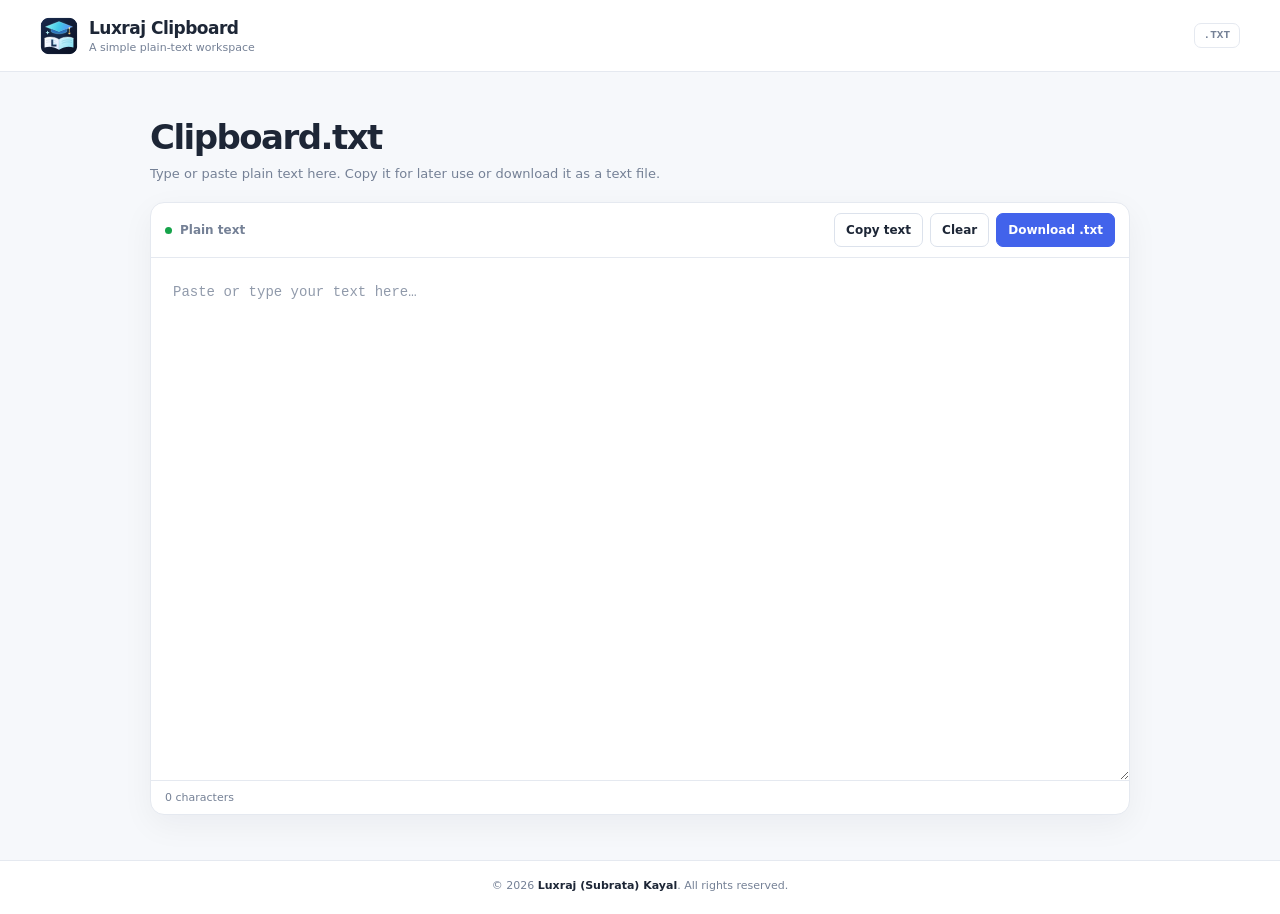
==== site/clipboard.html @ 7a59b9ef "Add Luxraj Clipboard text page" ====
<!doctype html>
<html lang="en">
<head>
  <meta charset="utf-8">
  <meta name="viewport" content="width=device-width, initial-scale=1">
  <meta name="theme-color" content="#ffffff">
  <meta name="description" content="A simple plain-text clipboard by Luxraj Kayal.">
  <link rel="icon" type="image/svg+xml" href="./icons/lux-pdf-viewer-icon.svg">
  <title>Clipboard.txt — Luxraj</title>
  <style>
    :root {
      color-scheme: light;
      font-family: Inter, ui-sans-serif, system-ui, -apple-system, BlinkMacSystemFont, "Segoe UI", sans-serif;
      font-synthesis: none;
      text-rendering: optimizeLegibility;
      -webkit-font-smoothing: antialiased;
      --ink: #1d2636;
      --muted: #758196;
      --line: #e5e9f0;
      --panel: #ffffff;
      --workspace: #f6f8fb;
      --accent: #4263eb;
      --control-bg: #ffffff;
      --control-border: #dce2ec;
    }

    :root[data-theme="dark"] {
      color-scheme: dark;
      --ink: #e8edf5;
      --muted: #a0aabd;
      --line: #303949;
      --panel: #181e29;
      --workspace: #10151e;
      --accent: #a5b4fc;
      --control-bg: #1d2533;
      --control-border: #3a4557;
    }

    * { box-sizing: border-box; }
    html, body { min-width: 320px; min-height: 100%; margin: 0; }
    body { min-height: 100vh; display: flex; flex-direction: column; color: var(--ink); background: var(--workspace); }
    button, a, textarea { font: inherit; }
    .topbar {
      min-height: 72px; display: flex; align-items: center; justify-content: space-between;
      gap: 16px; padding: 12px clamp(16px, 4vw, 40px); border-bottom: 1px solid var(--line);
      background: var(--panel);
    }
    .brand { display: inline-flex; min-width: 0; align-items: center; gap: 11px; color: inherit; text-decoration: none; }
    .brand img { display: block; width: 38px; height: 38px; object-fit: contain; }
    .brand-copy { min-width: 0; }
    .brand-name { display: block; color: var(--ink); font-size: 17px; font-weight: 760; letter-spacing: -.03em; }
    .brand-subtitle { display: block; margin-top: 3px; color: var(--muted); font-size: 11px; }
    .file-type { padding: 6px 9px; border: 1px solid var(--line); border-radius: 7px; color: var(--muted); font: 700 11px/1 ui-monospace, SFMono-Regular, Consolas, monospace; }
    main { width: min(100% - 32px, 980px); flex: 1; margin: 0 auto; padding: clamp(24px, 5vh, 48px) 0; }
    .page-heading { display: flex; align-items: end; justify-content: space-between; gap: 20px; margin-bottom: 18px; }
    h1 { margin: 0; color: var(--ink); font-size: clamp(25px, 4vw, 34px); letter-spacing: -.045em; }
    .subtitle { margin: 7px 0 0; color: var(--muted); font-size: 13px; line-height: 1.55; }
    .editor-card { overflow: hidden; border: 1px solid var(--line); border-radius: 14px; background: var(--panel); box-shadow: 0 10px 32px rgb(15 23 42 / 5%); }
    .editor-toolbar { min-height: 54px; display: flex; align-items: center; justify-content: space-between; gap: 12px; padding: 10px 14px; border-bottom: 1px solid var(--line); }
    .editor-label { display: inline-flex; align-items: center; gap: 8px; color: var(--muted); font-size: 12px; font-weight: 700; }
    .status-dot { width: 7px; height: 7px; border-radius: 50%; background: #16a34a; }
    .actions { display: flex; flex-wrap: wrap; align-items: center; justify-content: flex-end; gap: 7px; }
    .action {
      min-height: 34px; padding: 7px 11px; border: 1px solid var(--control-border); border-radius: 7px;
      color: var(--ink); background: var(--control-bg); cursor: pointer; font-size: 12px; font-weight: 650;
      transition: border-color 140ms ease, background-color 140ms ease;
    }
    .action:hover { border-color: var(--accent); }
    .action-primary { border-color: var(--accent); color: #ffffff; background: #4263eb; }
    .action-primary:hover { border-color: #2f4fd0; background: #2f4fd0; }
    textarea {
      display: block; width: 100%; min-height: min(58vh, 620px); resize: vertical; padding: 22px;
      border: 0; outline: 0; color: var(--ink); background: var(--panel);
      font: 14px/1.8 ui-monospace, SFMono-Regular, Consolas, "Liberation Mono", monospace;
      tab-size: 2; white-space: pre-wrap; overflow-wrap: anywhere;
    }
    textarea::placeholder { color: var(--muted); opacity: .8; }
    .editor-footer { display: flex; align-items: center; justify-content: space-between; gap: 12px; padding: 10px 14px; border-top: 1px solid var(--line); color: var(--muted); font-size: 11px; }
    #status { min-height: 1em; text-align: right; }
    .copyright { padding: 18px 16px 22px; border-top: 1px solid var(--line); color: var(--muted); background: var(--panel); font-size: 11px; text-align: center; }
    .copyright strong { color: var(--ink); font-weight: 650; }
    button:focus-visible, a:focus-visible, textarea:focus-visible { outline: 2px solid var(--accent); outline-offset: 2px; }
    @media (max-width: 560px) {
      .topbar { min-height: 64px; padding: 10px 14px; }
      .brand img { width: 32px; height: 32px; }
      .brand-name { font-size: 15px; }
      main { width: min(100% - 20px, 980px); padding-top: 24px; }
      .page-heading { align-items: flex-start; flex-direction: column; gap: 8px; }
      .editor-toolbar { align-items: flex-start; flex-direction: column; }
      .actions { width: 100%; justify-content: flex-start; }
      textarea { min-height: 55vh; padding: 15px; font-size: 13px; }
      .editor-footer { align-items: flex-start; flex-direction: column; gap: 5px; }
      #status { text-align: left; }
    }
    @media (prefers-reduced-motion: reduce) { *, *::before, *::after { transition-duration: .01ms !important; } }
  </style>
  <script>
    try {
      if (localStorage.getItem("lux-pdf-viewer-theme") === "dark") {
        document.documentElement.setAttribute("data-theme", "dark");
      }
    } catch {}
  </script>
</head>
<body>
  <header class="topbar">
    <a class="brand" href="./" aria-label="Return to Lux PDF Viewer">
      <img src="./icons/lux-pdf-viewer-icon.svg" alt="" width="38" height="38">
      <span class="brand-copy">
        <span class="brand-name">Luxraj Clipboard</span>
        <span class="brand-subtitle">A simple plain-text workspace</span>
      </span>
    </a>
    <span class="file-type">.TXT</span>
  </header>

  <main>
    <div class="page-heading">
      <div>
        <h1>Clipboard.txt</h1>
        <p class="subtitle">Type or paste plain text here. Copy it for later use or download it as a text file.</p>
      </div>
    </div>

    <section class="editor-card" aria-label="Clipboard text editor">
      <div class="editor-toolbar">
        <span class="editor-label"><span class="status-dot" aria-hidden="true"></span>Plain text</span>
        <div class="actions">
          <button id="copy-text" class="action" type="button">Copy text</button>
          <button id="clear-text" class="action" type="button">Clear</button>
          <button id="download-text" class="action action-primary" type="button">Download .txt</button>
        </div>
      </div>
      <textarea id="clipboard-text" spellcheck="false" aria-label="Clipboard text" placeholder="Paste or type your text here…"></textarea>
      <div class="editor-footer">
        <span id="character-count">0 characters</span>
        <span id="status" role="status" aria-live="polite"></span>
      </div>
    </section>
  </main>

  <footer class="copyright">
    © 2026 <strong>Luxraj (Subrata) Kayal</strong>. All rights reserved.
  </footer>

  <script>
    const textArea = document.querySelector("#clipboard-text");
    const status = document.querySelector("#status");
    const characterCount = document.querySelector("#character-count");

    function updateCharacterCount() {
      const count = textArea.value.length;
      characterCount.textContent = count + (count === 1 ? " character" : " characters");
    }

    function setStatus(message) {
      status.textContent = message;
    }

    textArea.addEventListener("input", updateCharacterCount);

    document.querySelector("#copy-text").addEventListener("click", async () => {
      if (!textArea.value) {
        setStatus("Nothing to copy yet.");
        return;
      }
      try {
        await navigator.clipboard.writeText(textArea.value);
        setStatus("Text copied.");
      } catch {
        textArea.focus();
        textArea.select();
        const copied = document.execCommand("copy");
        setStatus(copied ? "Text copied." : "Select the text and copy it manually.");
      }
    });

    document.querySelector("#clear-text").addEventListener("click", () => {
      if (!textArea.value) {
        setStatus("Clipboard is already empty.");
        return;
      }
      textArea.value = "";
      updateCharacterCount();
      setStatus("Text cleared.");
      textArea.focus();
    });

    document.querySelector("#download-text").addEventListener("click", () => {
      const blob = new Blob([textArea.value], { type: "text/plain;charset=utf-8" });
      const url = URL.createObjectURL(blob);
      const downloadLink = document.createElement("a");
      downloadLink.href = url;
      downloadLink.download = "clipboard.txt";
      document.body.append(downloadLink);
      downloadLink.click();
      downloadLink.remove();
      URL.revokeObjectURL(url);
      setStatus("Downloaded clipboard.txt.");
    });
  </script>
</body>
</html>
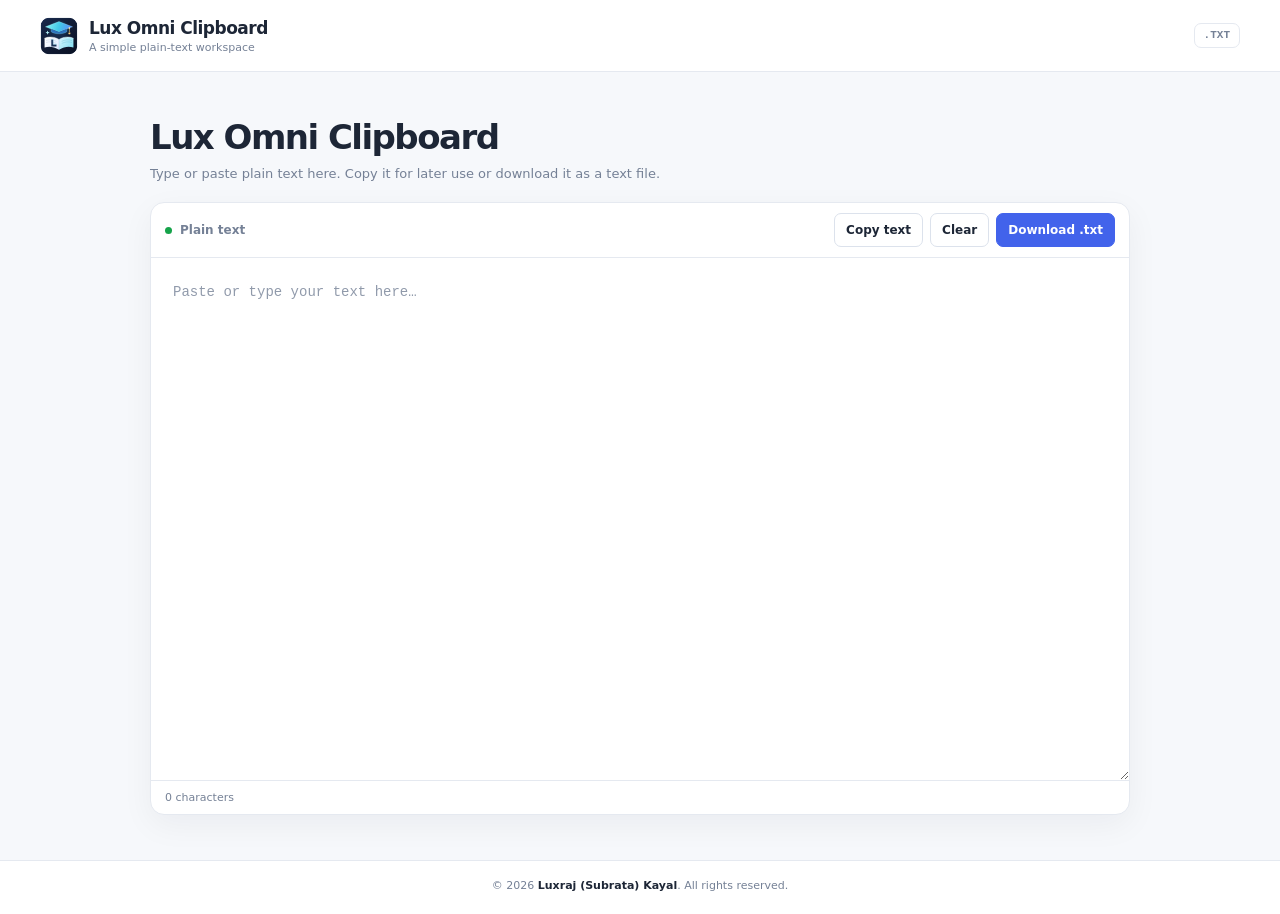
==== commit ba7904b9: "Rename clipboard page to Lux Omni Clipboard" ====
--- a/site/clipboard.html
+++ b/site/clipboard.html
@@ -4,9 +4,9 @@
   <meta charset="utf-8">
   <meta name="viewport" content="width=device-width, initial-scale=1">
   <meta name="theme-color" content="#ffffff">
-  <meta name="description" content="A simple plain-text clipboard by Luxraj Kayal.">
+  <meta name="description" content="Lux Omni Clipboard is a plain-text workspace created by Luxraj Kayal (Subrata Kayal).">
   <link rel="icon" type="image/svg+xml" href="./icons/lux-pdf-viewer-icon.svg">
-  <title>Clipboard.txt — Luxraj</title>
+  <title>Lux Omni Clipboard</title>
   <style>
     :root {
       color-scheme: light;
@@ -104,10 +104,10 @@
 </head>
 <body>
   <header class="topbar">
-    <a class="brand" href="./" aria-label="Return to Lux PDF Viewer">
+    <a class="brand" href="./" aria-label="Return to Lux Omni">
       <img src="./icons/lux-pdf-viewer-icon.svg" alt="" width="38" height="38">
       <span class="brand-copy">
-        <span class="brand-name">Luxraj Clipboard</span>
+        <span class="brand-name">Lux Omni Clipboard</span>
         <span class="brand-subtitle">A simple plain-text workspace</span>
       </span>
     </a>
@@ -117,7 +117,7 @@
   <main>
     <div class="page-heading">
       <div>
-        <h1>Clipboard.txt</h1>
+        <h1>Lux Omni Clipboard</h1>
         <p class="subtitle">Type or paste plain text here. Copy it for later use or download it as a text file.</p>
       </div>
     </div>
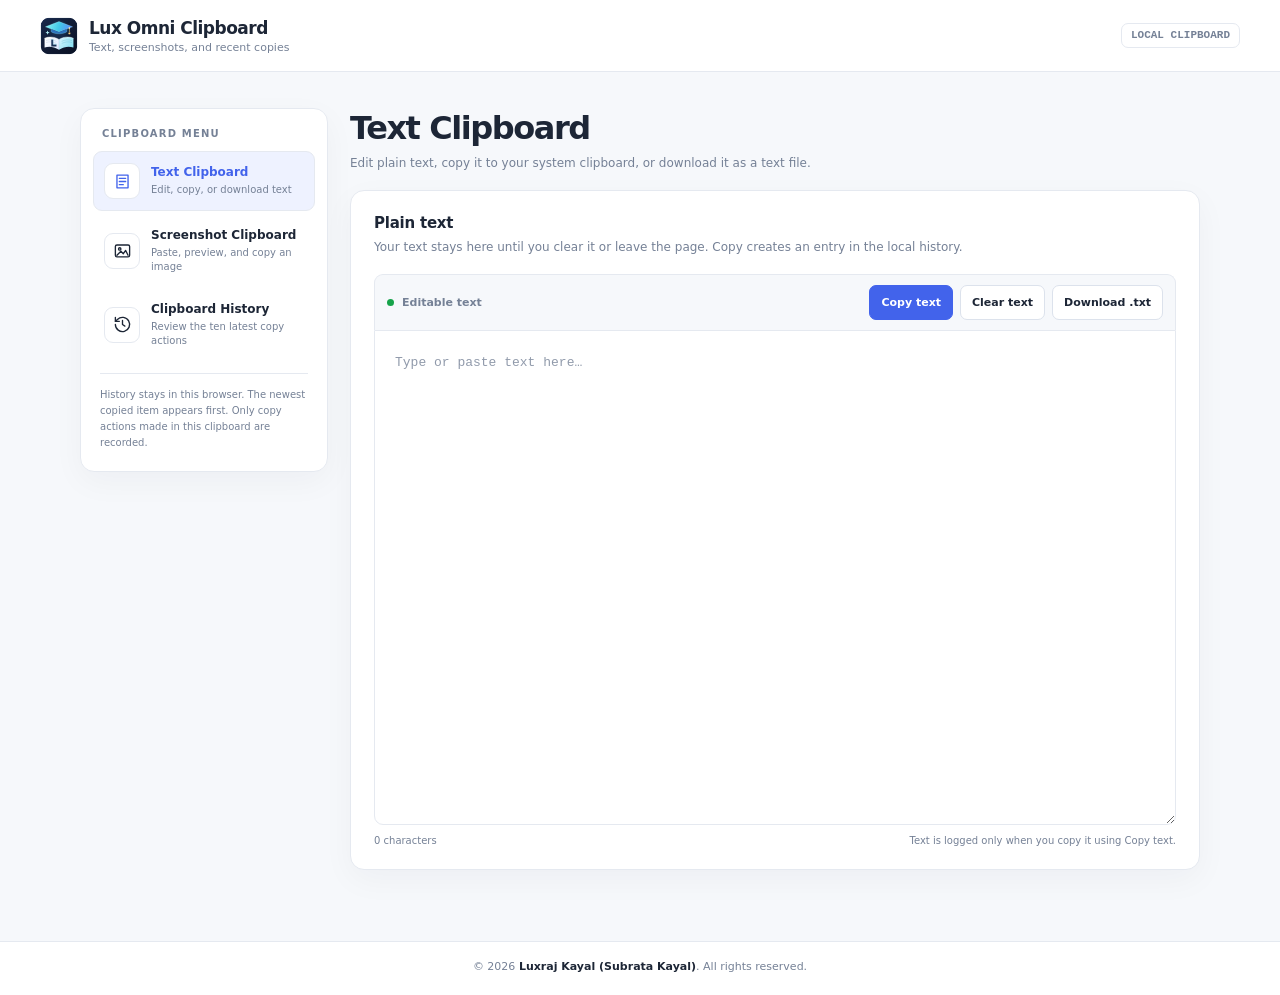
==== commit 622264a6: "Turn Lux Omni Clipboard into text, screenshot, and history menu" ====
--- a/site/clipboard.html
+++ b/site/clipboard.html
@@ -4,7 +4,7 @@
   <meta charset="utf-8">
   <meta name="viewport" content="width=device-width, initial-scale=1">
   <meta name="theme-color" content="#ffffff">
-  <meta name="description" content="Lux Omni Clipboard is a plain-text workspace created by Luxraj Kayal (Subrata Kayal).">
+  <meta name="description" content="Lux Omni Clipboard for text, screenshots, and a local history of the ten most recent copy actions.">
   <link rel="icon" type="image/svg+xml" href="./icons/lux-pdf-viewer-icon.svg">
   <title>Lux Omni Clipboard</title>
   <style>
@@ -20,8 +20,10 @@
       --panel: #ffffff;
       --workspace: #f6f8fb;
       --accent: #4263eb;
+      --accent-soft: #eef2ff;
       --control-bg: #ffffff;
       --control-border: #dce2ec;
+      --danger: #b42318;
     }
 
     :root[data-theme="dark"] {
@@ -32,14 +34,17 @@
       --panel: #181e29;
       --workspace: #10151e;
       --accent: #a5b4fc;
+      --accent-soft: #232c49;
       --control-bg: #1d2533;
       --control-border: #3a4557;
+      --danger: #ff9c95;
     }
 
     * { box-sizing: border-box; }
     html, body { min-width: 320px; min-height: 100%; margin: 0; }
     body { min-height: 100vh; display: flex; flex-direction: column; color: var(--ink); background: var(--workspace); }
-    button, a, textarea { font: inherit; }
+    button, a, textarea, input { font: inherit; }
+    button { color: inherit; }
     .topbar {
       min-height: 72px; display: flex; align-items: center; justify-content: space-between;
       gap: 16px; padding: 12px clamp(16px, 4vw, 40px); border-bottom: 1px solid var(--line);
@@ -51,46 +56,118 @@
     .brand-name { display: block; color: var(--ink); font-size: 17px; font-weight: 760; letter-spacing: -.03em; }
     .brand-subtitle { display: block; margin-top: 3px; color: var(--muted); font-size: 11px; }
     .file-type { padding: 6px 9px; border: 1px solid var(--line); border-radius: 7px; color: var(--muted); font: 700 11px/1 ui-monospace, SFMono-Regular, Consolas, monospace; }
-    main { width: min(100% - 32px, 980px); flex: 1; margin: 0 auto; padding: clamp(24px, 5vh, 48px) 0; }
-    .page-heading { display: flex; align-items: end; justify-content: space-between; gap: 20px; margin-bottom: 18px; }
-    h1 { margin: 0; color: var(--ink); font-size: clamp(25px, 4vw, 34px); letter-spacing: -.045em; }
-    .subtitle { margin: 7px 0 0; color: var(--muted); font-size: 13px; line-height: 1.55; }
-    .editor-card { overflow: hidden; border: 1px solid var(--line); border-radius: 14px; background: var(--panel); box-shadow: 0 10px 32px rgb(15 23 42 / 5%); }
-    .editor-toolbar { min-height: 54px; display: flex; align-items: center; justify-content: space-between; gap: 12px; padding: 10px 14px; border-bottom: 1px solid var(--line); }
-    .editor-label { display: inline-flex; align-items: center; gap: 8px; color: var(--muted); font-size: 12px; font-weight: 700; }
+    .app-shell { width: min(100% - 32px, 1120px); flex: 1; margin: 0 auto; padding: clamp(22px, 4vh, 40px) 0; display: grid; grid-template-columns: 248px minmax(0, 1fr); align-items: start; gap: 22px; }
+    .menu, .panel { border: 1px solid var(--line); border-radius: 14px; background: var(--panel); box-shadow: 0 10px 32px rgb(15 23 42 / 4%); }
+    .menu { padding: 12px; position: sticky; top: 16px; }
+    .menu-heading { margin: 7px 9px 12px; color: var(--muted); font-size: 10px; font-weight: 800; letter-spacing: .12em; }
+    .menu-items { display: grid; gap: 5px; }
+    .menu-item {
+      display: flex; width: 100%; align-items: center; gap: 11px; padding: 11px 10px;
+      border: 1px solid transparent; border-radius: 9px; background: transparent; text-align: left;
+      cursor: pointer; transition: background-color 140ms ease, border-color 140ms ease;
+    }
+    .menu-item:hover { background: var(--workspace); }
+    .menu-item[aria-pressed="true"] { color: var(--accent); border-color: var(--line); background: var(--accent-soft); }
+    .menu-icon { display: grid; width: 36px; height: 36px; flex: 0 0 36px; place-items: center; border: 1px solid var(--line); border-radius: 9px; background: var(--panel); }
+    .menu-icon svg { width: 19px; height: 19px; fill: none; stroke: currentColor; stroke-width: 1.7; stroke-linecap: round; stroke-linejoin: round; }
+    .menu-text { display: block; min-width: 0; }
+    .menu-text strong { display: block; font-size: 12px; font-weight: 750; }
+    .menu-text small { display: block; margin-top: 4px; color: var(--muted); font-size: 10px; line-height: 1.35; }
+    .menu-rule { margin: 14px 7px 8px; padding-top: 13px; border-top: 1px solid var(--line); color: var(--muted); font-size: 10px; line-height: 1.6; }
+    .workspace { min-width: 0; }
+    .page-heading { display: flex; align-items: end; justify-content: space-between; gap: 20px; margin: 1px 0 17px; }
+    h1 { margin: 0; color: var(--ink); font-size: clamp(24px, 3.5vw, 32px); letter-spacing: -.045em; }
+    h2 { margin: 0; color: var(--ink); font-size: 15px; letter-spacing: -.015em; }
+    .subtitle { margin: 7px 0 0; color: var(--muted); font-size: 12px; line-height: 1.6; }
+    .panel { padding: clamp(15px, 2.5vw, 23px); }
+    .panel[hidden] { display: none !important; }
+    .panel-header { display: flex; align-items: flex-start; justify-content: space-between; gap: 18px; margin-bottom: 17px; }
+    .panel-description { margin: 6px 0 0; color: var(--muted); font-size: 12px; line-height: 1.6; }
+    .editor-toolbar { display: flex; flex-wrap: wrap; align-items: center; justify-content: space-between; gap: 12px; padding: 10px 12px; border: 1px solid var(--line); border-bottom: 0; border-radius: 9px 9px 0 0; background: var(--workspace); }
+    .editor-label { display: inline-flex; align-items: center; gap: 8px; color: var(--muted); font-size: 11px; font-weight: 750; }
     .status-dot { width: 7px; height: 7px; border-radius: 50%; background: #16a34a; }
     .actions { display: flex; flex-wrap: wrap; align-items: center; justify-content: flex-end; gap: 7px; }
     .action {
-      min-height: 34px; padding: 7px 11px; border: 1px solid var(--control-border); border-radius: 7px;
-      color: var(--ink); background: var(--control-bg); cursor: pointer; font-size: 12px; font-weight: 650;
+      min-height: 35px; display: inline-flex; align-items: center; justify-content: center; gap: 7px;
+      padding: 7px 11px; border: 1px solid var(--control-border); border-radius: 7px;
+      color: var(--ink); background: var(--control-bg); cursor: pointer; font-size: 11px; font-weight: 700;
       transition: border-color 140ms ease, background-color 140ms ease;
     }
-    .action:hover { border-color: var(--accent); }
+    .action:hover:not(:disabled) { border-color: var(--accent); }
     .action-primary { border-color: var(--accent); color: #ffffff; background: #4263eb; }
-    .action-primary:hover { border-color: #2f4fd0; background: #2f4fd0; }
+    .action-primary:hover:not(:disabled) { border-color: #2f4fd0; background: #2f4fd0; }
+    .action-danger { color: var(--danger); }
+    .action:disabled { cursor: not-allowed; opacity: .45; }
     textarea {
-      display: block; width: 100%; min-height: min(58vh, 620px); resize: vertical; padding: 22px;
-      border: 0; outline: 0; color: var(--ink); background: var(--panel);
-      font: 14px/1.8 ui-monospace, SFMono-Regular, Consolas, "Liberation Mono", monospace;
+      display: block; width: 100%; min-height: min(55vh, 560px); resize: vertical; padding: 20px;
+      border: 1px solid var(--line); border-radius: 0 0 9px 9px; outline: 0;
+      color: var(--ink); background: var(--panel);
+      font: 13px/1.8 ui-monospace, SFMono-Regular, Consolas, "Liberation Mono", monospace;
       tab-size: 2; white-space: pre-wrap; overflow-wrap: anywhere;
     }
     textarea::placeholder { color: var(--muted); opacity: .8; }
-    .editor-footer { display: flex; align-items: center; justify-content: space-between; gap: 12px; padding: 10px 14px; border-top: 1px solid var(--line); color: var(--muted); font-size: 11px; }
-    #status { min-height: 1em; text-align: right; }
+    .panel-footer { display: flex; flex-wrap: wrap; align-items: center; justify-content: space-between; gap: 8px; margin-top: 10px; color: var(--muted); font-size: 10px; }
+    .screenshot-dropzone {
+      min-height: 330px; display: flex; align-items: center; justify-content: center; flex-direction: column;
+      gap: 10px; padding: 20px; border: 1px dashed var(--control-border); border-radius: 10px;
+      background: var(--workspace); text-align: center; cursor: pointer; outline: 0;
+    }
+    .screenshot-dropzone:focus-visible, .screenshot-dropzone.is-dragging { border-color: var(--accent); box-shadow: 0 0 0 3px var(--accent-soft); }
+    .empty-art { display: grid; width: 58px; height: 58px; place-items: center; border: 1px solid var(--line); border-radius: 16px; color: var(--accent); background: var(--panel); }
+    .empty-art svg { width: 29px; height: 29px; fill: none; stroke: currentColor; stroke-width: 1.6; stroke-linecap: round; stroke-linejoin: round; }
+    .dropzone-title { color: var(--ink); font-size: 13px; font-weight: 750; }
+    .dropzone-description { max-width: 360px; color: var(--muted); font-size: 11px; line-height: 1.65; }
+    .screenshot-preview { display: block; max-width: 100%; max-height: 58vh; object-fit: contain; border: 1px solid var(--line); border-radius: 7px; background: var(--panel); }
+    .screenshot-actions { display: flex; flex-wrap: wrap; justify-content: center; gap: 8px; margin-top: 13px; }
+    .history-toolbar { display: flex; flex-wrap: wrap; align-items: center; justify-content: space-between; gap: 10px; margin-bottom: 14px; }
+    .history-count { color: var(--muted); font-size: 11px; }
+    .history-list { display: grid; gap: 9px; }
+    .history-entry { display: grid; grid-template-columns: 44px minmax(0, 1fr) auto; align-items: center; gap: 12px; padding: 12px; border: 1px solid var(--line); border-radius: 10px; background: var(--panel); }
+    .history-thumb { display: block; width: 44px; height: 44px; object-fit: cover; border: 1px solid var(--line); border-radius: 7px; background: var(--workspace); }
+    .history-type-icon { display: grid; width: 44px; height: 44px; place-items: center; border: 1px solid var(--line); border-radius: 7px; color: var(--muted); background: var(--workspace); }
+    .history-type-icon svg { width: 20px; height: 20px; fill: none; stroke: currentColor; stroke-width: 1.7; stroke-linecap: round; stroke-linejoin: round; }
+    .history-details { min-width: 0; }
+    .history-entry-title { display: block; color: var(--ink); font-size: 11px; font-weight: 750; }
+    .history-time { display: block; margin-top: 4px; color: var(--muted); font-size: 10px; }
+    .history-snippet { display: block; margin-top: 5px; overflow: hidden; color: var(--muted); font-size: 11px; line-height: 1.45; text-overflow: ellipsis; white-space: nowrap; }
+    .history-entry .action { white-space: nowrap; }
+    .history-empty { padding: 38px 18px; border: 1px dashed var(--control-border); border-radius: 10px; color: var(--muted); font-size: 12px; line-height: 1.7; text-align: center; }
+    .history-empty strong { display: block; margin-bottom: 5px; color: var(--ink); font-size: 13px; }
+    .status-message { min-height: 22px; margin: 13px 2px 0; color: var(--muted); font-size: 11px; line-height: 1.6; }
     .copyright { padding: 18px 16px 22px; border-top: 1px solid var(--line); color: var(--muted); background: var(--panel); font-size: 11px; text-align: center; }
     .copyright strong { color: var(--ink); font-weight: 650; }
-    button:focus-visible, a:focus-visible, textarea:focus-visible { outline: 2px solid var(--accent); outline-offset: 2px; }
-    @media (max-width: 560px) {
-      .topbar { min-height: 64px; padding: 10px 14px; }
+    button:focus-visible, a:focus-visible, textarea:focus-visible, input:focus-visible { outline: 2px solid var(--accent); outline-offset: 2px; }
+    @media (max-width: 760px) {
+      .app-shell { width: min(100% - 20px, 680px); grid-template-columns: 1fr; gap: 14px; padding-top: 18px; }
+      .menu { position: static; padding: 10px; }
+      .menu-heading { margin: 3px 7px 9px; }
+      .menu-items { grid-template-columns: repeat(3, minmax(0, 1fr)); gap: 5px; }
+      .menu-item { align-items: center; flex-direction: column; justify-content: flex-start; gap: 7px; min-height: 94px; padding: 9px 5px; text-align: center; }
+      .menu-text small { display: none; }
+      .menu-text strong { font-size: 10px; }
+      .menu-icon { width: 31px; height: 31px; flex-basis: 31px; }
+      .menu-icon svg { width: 17px; height: 17px; }
+      .menu-rule { margin: 7px 4px 0; padding-top: 9px; font-size: 9px; }
+      .history-entry { grid-template-columns: 38px minmax(0, 1fr) auto; gap: 9px; padding: 9px; }
+      .history-thumb, .history-type-icon { width: 38px; height: 38px; }
+      .history-entry .action { padding: 6px 8px; }
+    }
+    @media (max-width: 460px) {
+      .topbar { min-height: 64px; padding: 10px 13px; }
       .brand img { width: 32px; height: 32px; }
       .brand-name { font-size: 15px; }
-      main { width: min(100% - 20px, 980px); padding-top: 24px; }
-      .page-heading { align-items: flex-start; flex-direction: column; gap: 8px; }
+      .brand-subtitle { font-size: 10px; }
+      .app-shell { padding-top: 12px; }
+      .panel { padding: 13px; }
+      .page-heading { margin-bottom: 12px; }
+      .panel-header { flex-direction: column; gap: 7px; }
       .editor-toolbar { align-items: flex-start; flex-direction: column; }
       .actions { width: 100%; justify-content: flex-start; }
-      textarea { min-height: 55vh; padding: 15px; font-size: 13px; }
-      .editor-footer { align-items: flex-start; flex-direction: column; gap: 5px; }
-      #status { text-align: left; }
+      textarea { min-height: 48vh; padding: 14px; font-size: 12px; }
+      .screenshot-dropzone { min-height: 250px; padding: 14px; }
+      .history-entry { grid-template-columns: 34px minmax(0, 1fr); }
+      .history-thumb, .history-type-icon { width: 34px; height: 34px; }
+      .history-entry .action { grid-column: 2; justify-self: start; }
     }
     @media (prefers-reduced-motion: reduce) { *, *::before, *::after { transition-duration: .01ms !important; } }
   </style>
@@ -108,96 +185,636 @@
       <img src="./icons/lux-pdf-viewer-icon.svg" alt="" width="38" height="38">
       <span class="brand-copy">
         <span class="brand-name">Lux Omni Clipboard</span>
-        <span class="brand-subtitle">A simple plain-text workspace</span>
+        <span class="brand-subtitle">Text, screenshots, and recent copies</span>
       </span>
     </a>
-    <span class="file-type">.TXT</span>
+    <span class="file-type">LOCAL CLIPBOARD</span>
   </header>
 
-  <main>
-    <div class="page-heading">
-      <div>
-        <h1>Lux Omni Clipboard</h1>
-        <p class="subtitle">Type or paste plain text here. Copy it for later use or download it as a text file.</p>
+  <main class="app-shell">
+    <nav class="menu" aria-label="Clipboard menu">
+      <p class="menu-heading">CLIPBOARD MENU</p>
+      <div class="menu-items">
+        <button class="menu-item" type="button" data-view="text" aria-pressed="true">
+          <span class="menu-icon" aria-hidden="true">
+            <svg viewBox="0 0 24 24"><path d="M5 4h14v16H5zM8 8h8M8 12h8M8 16h5"></path></svg>
+          </span>
+          <span class="menu-text"><strong>Text Clipboard</strong><small>Edit, copy, or download text</small></span>
+        </button>
+        <button class="menu-item" type="button" data-view="screenshot" aria-pressed="false">
+          <span class="menu-icon" aria-hidden="true">
+            <svg viewBox="0 0 24 24"><rect x="3" y="5" width="18" height="15" rx="2"></rect><circle cx="8.5" cy="10" r="1.5"></circle><path d="m5 18 5-5 3 3 3-4 3 6"></path></svg>
+          </span>
+          <span class="menu-text"><strong>Screenshot Clipboard</strong><small>Paste, preview, and copy an image</small></span>
+        </button>
+        <button class="menu-item" type="button" data-view="history" aria-pressed="false">
+          <span class="menu-icon" aria-hidden="true">
+            <svg viewBox="0 0 24 24"><path d="M3 12a9 9 0 1 0 2.6-6.4L3 8"></path><path d="M3 3v5h5M12 7v5l3 2"></path></svg>
+          </span>
+          <span class="menu-text"><strong>Clipboard History</strong><small>Review the ten latest copy actions</small></span>
+        </button>
       </div>
+      <p class="menu-rule">History stays in this browser. The newest copied item appears first. Only copy actions made in this clipboard are recorded.</p>
+    </nav>
+
+    <div class="workspace">
+      <div class="page-heading">
+        <div>
+          <h1 id="page-title">Text Clipboard</h1>
+          <p id="page-subtitle" class="subtitle">Edit plain text, copy it to your system clipboard, or download it as a text file.</p>
+        </div>
+      </div>
+
+      <section class="panel" data-panel="text" aria-labelledby="text-panel-title">
+        <div class="panel-header">
+          <div>
+            <h2 id="text-panel-title">Plain text</h2>
+            <p class="panel-description">Your text stays here until you clear it or leave the page. Copy creates an entry in the local history.</p>
+          </div>
+        </div>
+        <div class="editor-toolbar">
+          <span class="editor-label"><span class="status-dot" aria-hidden="true"></span>Editable text</span>
+          <div class="actions">
+            <button id="copy-text" class="action action-primary" type="button">Copy text</button>
+            <button id="clear-text" class="action" type="button">Clear text</button>
+            <button id="download-text" class="action" type="button">Download .txt</button>
+          </div>
+        </div>
+        <textarea id="clipboard-text" spellcheck="false" aria-label="Text clipboard editor" placeholder="Type or paste text here…"></textarea>
+        <div class="panel-footer">
+          <span id="character-count">0 characters</span>
+          <span>Text is logged only when you copy it using Copy text.</span>
+        </div>
+      </section>
+
+      <section class="panel" data-panel="screenshot" aria-labelledby="screenshot-panel-title" hidden>
+        <div class="panel-header">
+          <div>
+            <h2 id="screenshot-panel-title">Screenshot clipboard</h2>
+            <p class="panel-description">Paste a screenshot with Ctrl+V / ⌘V, choose an image file, or try Paste from system clipboard.</p>
+          </div>
+        </div>
+        <div id="screenshot-dropzone" class="screenshot-dropzone" tabindex="0" role="region" aria-label="Screenshot paste and preview area">
+          <div id="screenshot-empty" class="empty-art" aria-hidden="true">
+            <svg viewBox="0 0 24 24"><rect x="3" y="5" width="18" height="15" rx="2"></rect><circle cx="8.5" cy="10" r="1.5"></circle><path d="m5 18 5-5 3 3 3-4 3 6"></path></svg>
+          </div>
+          <strong id="screenshot-empty-title" class="dropzone-title">Paste a screenshot here</strong>
+          <span id="screenshot-empty-description" class="dropzone-description">Click this area and paste an image, or use the buttons below to select an image file or read an image from your system clipboard.</span>
+          <img id="screenshot-preview" class="screenshot-preview" alt="Screenshot preview" hidden>
+        </div>
+        <input id="screenshot-file" type="file" accept="image/*" hidden>
+        <div class="screenshot-actions">
+          <button id="paste-image" class="action" type="button">Paste from system clipboard</button>
+          <button id="choose-image" class="action" type="button">Choose image</button>
+          <button id="copy-image" class="action action-primary" type="button" disabled>Copy screenshot</button>
+          <button id="clear-image" class="action action-danger" type="button" disabled>Clear image</button>
+        </div>
+        <div class="panel-footer">
+          <span id="screenshot-details">No screenshot selected</span>
+          <span>Images are added to history when you copy them.</span>
+        </div>
+      </section>
+
+      <section class="panel" data-panel="history" aria-labelledby="history-panel-title" hidden>
+        <div class="panel-header">
+          <div>
+            <h2 id="history-panel-title">Clipboard history</h2>
+            <p class="panel-description">The most recent copy is first. Older entries are removed automatically when the list exceeds ten.</p>
+          </div>
+        </div>
+        <div class="history-toolbar">
+          <span id="history-count" class="history-count">0 of 10 entries</span>
+          <button id="clear-history" class="action action-danger" type="button">Clear history</button>
+        </div>
+        <div id="history-empty" class="history-empty">
+          <strong>No copied items yet</strong>
+          Copy text or a screenshot from this page and it will appear here. You can import a saved entry back into the text or screenshot clipboard.
+        </div>
+        <div id="history-list" class="history-list" aria-live="polite"></div>
+      </section>
+
+      <p id="status" class="status-message" role="status" aria-live="polite"></p>
     </div>
-
-    <section class="editor-card" aria-label="Clipboard text editor">
-      <div class="editor-toolbar">
-        <span class="editor-label"><span class="status-dot" aria-hidden="true"></span>Plain text</span>
-        <div class="actions">
-          <button id="copy-text" class="action" type="button">Copy text</button>
-          <button id="clear-text" class="action" type="button">Clear</button>
-          <button id="download-text" class="action action-primary" type="button">Download .txt</button>
-        </div>
-      </div>
-      <textarea id="clipboard-text" spellcheck="false" aria-label="Clipboard text" placeholder="Paste or type your text here…"></textarea>
-      <div class="editor-footer">
-        <span id="character-count">0 characters</span>
-        <span id="status" role="status" aria-live="polite"></span>
-      </div>
-    </section>
   </main>
 
   <footer class="copyright">
-    © 2026 <strong>Luxraj (Subrata) Kayal</strong>. All rights reserved.
+    © 2026 <strong>Luxraj Kayal (Subrata Kayal)</strong>. All rights reserved.
   </footer>
 
   <script>
+    "use strict";
+
+    const HISTORY_DATABASE = "lux-omni-clipboard-history";
+    const HISTORY_STORE = "entries";
+    const HISTORY_LIMIT = 10;
+
+    const menuButtons = Array.from(document.querySelectorAll("[data-view]"));
+    const panels = Array.from(document.querySelectorAll("[data-panel]"));
+    const pageTitle = document.querySelector("#page-title");
+    const pageSubtitle = document.querySelector("#page-subtitle");
+    const status = document.querySelector("#status");
     const textArea = document.querySelector("#clipboard-text");
-    const status = document.querySelector("#status");
     const characterCount = document.querySelector("#character-count");
+    const screenshotDropzone = document.querySelector("#screenshot-dropzone");
+    const screenshotFileInput = document.querySelector("#screenshot-file");
+    const screenshotPreview = document.querySelector("#screenshot-preview");
+    const screenshotEmpty = document.querySelector("#screenshot-empty");
+    const screenshotEmptyTitle = document.querySelector("#screenshot-empty-title");
+    const screenshotEmptyDescription = document.querySelector("#screenshot-empty-description");
+    const screenshotDetails = document.querySelector("#screenshot-details");
+    const copyImageButton = document.querySelector("#copy-image");
+    const clearImageButton = document.querySelector("#clear-image");
+    const historyCount = document.querySelector("#history-count");
+    const historyEmpty = document.querySelector("#history-empty");
+    const historyList = document.querySelector("#history-list");
+    const clearHistoryButton = document.querySelector("#clear-history");
+
+    const viewDetails = {
+      text: {
+        title: "Text Clipboard",
+        subtitle: "Edit plain text, copy it to your system clipboard, or download it as a text file."
+      },
+      screenshot: {
+        title: "Screenshot Clipboard",
+        subtitle: "Paste or choose a screenshot, preview it, and copy the image."
+      },
+      history: {
+        title: "Clipboard History",
+        subtitle: "Review and import your ten most recent text and screenshot copy actions."
+      }
+    };
+
+    let activeView = "text";
+    let screenshotBlob = null;
+    let screenshotObjectUrl = null;
+    let databasePromise = null;
+    let historyQueue = Promise.resolve();
+    let entrySequence = 0;
+    let historyPreviewUrls = [];
+
+    function setStatus(message) {
+      status.textContent = message || "";
+    }
+
+    function setView(viewName) {
+      if (!viewDetails[viewName]) return;
+      activeView = viewName;
+      menuButtons.forEach(function (button) {
+        button.setAttribute("aria-pressed", String(button.dataset.view === viewName));
+      });
+      panels.forEach(function (panel) {
+        panel.hidden = panel.dataset.panel !== viewName;
+      });
+      pageTitle.textContent = viewDetails[viewName].title;
+      pageSubtitle.textContent = viewDetails[viewName].subtitle;
+      setStatus("");
+      if (viewName === "history") renderHistory();
+      if (viewName === "text") textArea.focus({ preventScroll: true });
+      if (viewName === "screenshot") screenshotDropzone.focus({ preventScroll: true });
+    }
+
+    menuButtons.forEach(function (button) {
+      button.addEventListener("click", function () {
+        setView(button.dataset.view);
+      });
+    });
 
     function updateCharacterCount() {
       const count = textArea.value.length;
       characterCount.textContent = count + (count === 1 ? " character" : " characters");
     }
 
-    function setStatus(message) {
-      status.textContent = message;
-    }
-
     textArea.addEventListener("input", updateCharacterCount);
 
-    document.querySelector("#copy-text").addEventListener("click", async () => {
+    function openHistoryDatabase() {
+      if (!("indexedDB" in window)) {
+        return Promise.reject(new Error("This browser does not support local clipboard history storage."));
+      }
+      if (databasePromise) return databasePromise;
+      databasePromise = new Promise(function (resolve, reject) {
+        const request = window.indexedDB.open(HISTORY_DATABASE, 1);
+        request.onupgradeneeded = function () {
+          const database = request.result;
+          if (!database.objectStoreNames.contains(HISTORY_STORE)) {
+            database.createObjectStore(HISTORY_STORE, { keyPath: "id" });
+          }
+        };
+        request.onsuccess = function () {
+          const database = request.result;
+          database.onversionchange = function () { database.close(); };
+          resolve(database);
+        };
+        request.onerror = function () {
+          reject(request.error || new Error("Could not open local clipboard history."));
+        };
+        request.onblocked = function () {
+          reject(new Error("Clipboard history is busy in another tab. Close other clipboard tabs and try again."));
+        };
+      });
+      return databasePromise;
+    }
+
+    function sortHistory(entries) {
+      return entries.sort(function (a, b) {
+        return (b.createdAt - a.createdAt) || String(b.id).localeCompare(String(a.id));
+      });
+    }
+
+    async function readHistory() {
+      const database = await openHistoryDatabase();
+      return new Promise(function (resolve, reject) {
+        const transaction = database.transaction(HISTORY_STORE, "readonly");
+        const request = transaction.objectStore(HISTORY_STORE).getAll();
+        request.onsuccess = function () {
+          resolve(sortHistory(request.result || []).slice(0, HISTORY_LIMIT));
+        };
+        request.onerror = function () {
+          reject(request.error || new Error("Could not read clipboard history."));
+        };
+        transaction.onerror = function () {
+          reject(transaction.error || new Error("Could not read clipboard history."));
+        };
+      });
+    }
+
+    async function replaceHistory(entries) {
+      const database = await openHistoryDatabase();
+      return new Promise(function (resolve, reject) {
+        const transaction = database.transaction(HISTORY_STORE, "readwrite");
+        const store = transaction.objectStore(HISTORY_STORE);
+        store.clear();
+        entries.forEach(function (entry) { store.put(entry); });
+        transaction.oncomplete = function () { resolve(); };
+        transaction.onerror = function () {
+          reject(transaction.error || new Error("Could not save clipboard history."));
+        };
+        transaction.onabort = function () {
+          reject(transaction.error || new Error("Clipboard history update was cancelled."));
+        };
+      });
+    }
+
+    function enqueueHistoryMutation(mutation) {
+      const task = historyQueue.then(mutation);
+      historyQueue = task.catch(function () {});
+      return task;
+    }
+
+    function makeEntryId() {
+      entrySequence += 1;
+      return String(Date.now()).padStart(13, "0") + "-" +
+        String(entrySequence).padStart(6, "0") + "-" +
+        Math.random().toString(36).slice(2, 8);
+    }
+
+    async function recordHistory(entry) {
+      return enqueueHistoryMutation(async function () {
+        const current = await readHistory();
+        const next = sortHistory([entry].concat(current.filter(function (item) {
+          return item.id !== entry.id;
+        }))).slice(0, HISTORY_LIMIT);
+        await replaceHistory(next);
+        await renderHistory();
+      }).then(function () {
+        return true;
+      }).catch(function () {
+        return false;
+      });
+    }
+
+    function revokeHistoryPreviewUrls() {
+      historyPreviewUrls.forEach(function (url) { URL.revokeObjectURL(url); });
+      historyPreviewUrls = [];
+    }
+
+    function createTextIcon() {
+      const wrapper = document.createElement("span");
+      wrapper.className = "history-type-icon";
+      wrapper.setAttribute("aria-hidden", "true");
+      wrapper.innerHTML = '<svg viewBox="0 0 24 24"><path d="M5 4h14v16H5zM8 8h8M8 12h8M8 16h5"></path></svg>';
+      return wrapper;
+    }
+
+    function createImageIcon() {
+      const wrapper = document.createElement("span");
+      wrapper.className = "history-type-icon";
+      wrapper.setAttribute("aria-hidden", "true");
+      wrapper.innerHTML = '<svg viewBox="0 0 24 24"><rect x="3" y="5" width="18" height="15" rx="2"></rect><circle cx="8.5" cy="10" r="1.5"></circle><path d="m5 18 5-5 3 3 3-4 3 6"></path></svg>';
+      return wrapper;
+    }
+
+    function createHistoryEntry(entry) {
+      const row = document.createElement("article");
+      row.className = "history-entry";
+
+      if (entry.type === "image" && entry.blob instanceof Blob) {
+        const image = document.createElement("img");
+        image.className = "history-thumb";
+        image.alt = "Saved screenshot thumbnail";
+        const url = URL.createObjectURL(entry.blob);
+        historyPreviewUrls.push(url);
+        image.src = url;
+        row.appendChild(image);
+      } else {
+        row.appendChild(createTextIcon());
+      }
+
+      const details = document.createElement("div");
+      details.className = "history-details";
+      const title = document.createElement("strong");
+      title.className = "history-entry-title";
+      title.textContent = entry.type === "image" ? "Screenshot" : "Text";
+      const time = document.createElement("span");
+      time.className = "history-time";
+      time.textContent = new Date(entry.createdAt).toLocaleString();
+      const snippet = document.createElement("span");
+      snippet.className = "history-snippet";
+      if (entry.type === "image") {
+        snippet.textContent = entry.blob ? (entry.blob.type || "Image") + " · " + Math.round(entry.blob.size / 1024) + " KB" : "Image data unavailable";
+      } else {
+        snippet.textContent = String(entry.text || "").replace(/\s+/g, " ") || "(Empty text)";
+      }
+      details.appendChild(title);
+      details.appendChild(time);
+      details.appendChild(snippet);
+      row.appendChild(details);
+
+      const importButton = document.createElement("button");
+      importButton.className = "action";
+      importButton.type = "button";
+      importButton.textContent = "Import";
+      importButton.addEventListener("click", function () {
+        if (entry.type === "image" && entry.blob instanceof Blob) {
+          displayScreenshot(entry.blob, "Imported screenshot from history");
+          setView("screenshot");
+          setStatus("Screenshot imported. Use Copy screenshot to copy and log it again.");
+          return;
+        }
+        textArea.value = String(entry.text || "");
+        updateCharacterCount();
+        setView("text");
+        setStatus("Text imported. Use Copy text to copy and log it again.");
+      });
+      row.appendChild(importButton);
+      return row;
+    }
+
+    async function renderHistory() {
+      revokeHistoryPreviewUrls();
+      historyList.replaceChildren();
+      try {
+        const entries = await readHistory();
+        historyCount.textContent = entries.length + " of " + HISTORY_LIMIT + " entries";
+        historyEmpty.hidden = entries.length > 0;
+        entries.forEach(function (entry) {
+          historyList.appendChild(createHistoryEntry(entry));
+        });
+      } catch (error) {
+        historyCount.textContent = "History unavailable";
+        historyEmpty.hidden = false;
+        historyEmpty.replaceChildren();
+        const heading = document.createElement("strong");
+        heading.textContent = "Could not load local history";
+        const explanation = document.createElement("span");
+        explanation.textContent = error && error.message ? error.message : "This browser could not access local history storage.";
+        historyEmpty.appendChild(heading);
+        historyEmpty.appendChild(explanation);
+        clearHistoryButton.disabled = true;
+      }
+    }
+
+    function createHistoryRecord(type, data) {
+      const base = { id: makeEntryId(), type: type, createdAt: Date.now() };
+      if (type === "text") base.text = data;
+      if (type === "image") base.blob = data;
+      return base;
+    }
+
+    document.querySelector("#copy-text").addEventListener("click", async function () {
       if (!textArea.value) {
         setStatus("Nothing to copy yet.");
         return;
       }
+      let copied = false;
       try {
-        await navigator.clipboard.writeText(textArea.value);
-        setStatus("Text copied.");
-      } catch {
+        if (navigator.clipboard && navigator.clipboard.writeText) {
+          await navigator.clipboard.writeText(textArea.value);
+          copied = true;
+        }
+      } catch {}
+      if (!copied) {
         textArea.focus();
         textArea.select();
-        const copied = document.execCommand("copy");
-        setStatus(copied ? "Text copied." : "Select the text and copy it manually.");
-      }
-    });
-
-    document.querySelector("#clear-text").addEventListener("click", () => {
+        try { copied = document.execCommand("copy"); } catch {}
+      }
+      if (!copied) {
+        setStatus("The browser could not copy this text. Check clipboard permissions and try again.");
+        return;
+      }
+      const stored = await recordHistory(createHistoryRecord("text", textArea.value));
+      setStatus(stored ? "Text copied and added to local history." : "Text copied, but local history could not be saved in this browser.");
+    });
+
+    document.querySelector("#clear-text").addEventListener("click", function () {
       if (!textArea.value) {
-        setStatus("Clipboard is already empty.");
+        setStatus("Text clipboard is already empty.");
         return;
       }
       textArea.value = "";
       updateCharacterCount();
-      setStatus("Text cleared.");
+      setStatus("Text cleared. Existing history entries are unchanged.");
       textArea.focus();
     });
 
-    document.querySelector("#download-text").addEventListener("click", () => {
+    document.querySelector("#download-text").addEventListener("click", function () {
       const blob = new Blob([textArea.value], { type: "text/plain;charset=utf-8" });
       const url = URL.createObjectURL(blob);
       const downloadLink = document.createElement("a");
       downloadLink.href = url;
       downloadLink.download = "clipboard.txt";
-      document.body.append(downloadLink);
+      document.body.appendChild(downloadLink);
       downloadLink.click();
       downloadLink.remove();
       URL.revokeObjectURL(url);
       setStatus("Downloaded clipboard.txt.");
     });
+
+    function displayScreenshot(blob, message) {
+      if (!(blob instanceof Blob) || !blob.type.startsWith("image/")) {
+        setStatus("That item is not a supported image.");
+        return;
+      }
+      screenshotBlob = blob;
+      if (screenshotObjectUrl) URL.revokeObjectURL(screenshotObjectUrl);
+      screenshotObjectUrl = URL.createObjectURL(blob);
+      screenshotPreview.src = screenshotObjectUrl;
+      screenshotPreview.hidden = false;
+      screenshotEmpty.hidden = true;
+      screenshotEmptyTitle.hidden = true;
+      screenshotEmptyDescription.hidden = true;
+      copyImageButton.disabled = false;
+      clearImageButton.disabled = false;
+      screenshotDetails.textContent = (blob.type || "Image") + " · " + Math.max(1, Math.round(blob.size / 1024)) + " KB";
+      if (message) setStatus(message);
+    }
+
+    function clearScreenshot() {
+      screenshotBlob = null;
+      screenshotPreview.removeAttribute("src");
+      screenshotPreview.hidden = true;
+      screenshotEmpty.hidden = false;
+      screenshotEmptyTitle.hidden = false;
+      screenshotEmptyDescription.hidden = false;
+      copyImageButton.disabled = true;
+      clearImageButton.disabled = true;
+      screenshotDetails.textContent = "No screenshot selected";
+      if (screenshotObjectUrl) {
+        URL.revokeObjectURL(screenshotObjectUrl);
+        screenshotObjectUrl = null;
+      }
+    }
+
+    document.querySelector("#choose-image").addEventListener("click", function () {
+      screenshotFileInput.click();
+    });
+
+    screenshotFileInput.addEventListener("change", function () {
+      const file = screenshotFileInput.files && screenshotFileInput.files[0];
+      if (file) displayScreenshot(file, "Image ready. Use Copy screenshot to copy and save it in history.");
+      screenshotFileInput.value = "";
+    });
+
+    document.querySelector("#paste-image").addEventListener("click", async function () {
+      if (!navigator.clipboard || typeof navigator.clipboard.read !== "function") {
+        setStatus("Reading images from the system clipboard is not supported here. Paste with Ctrl+V / ⌘V or choose an image file.");
+        return;
+      }
+      try {
+        const clipboardItems = await navigator.clipboard.read();
+        for (const item of clipboardItems) {
+          const imageType = item.types.find(function (type) { return type.startsWith("image/"); });
+          if (!imageType) continue;
+          const blob = await item.getType(imageType);
+          displayScreenshot(blob, "Screenshot pasted from the system clipboard. Use Copy screenshot to log it.");
+          return;
+        }
+        setStatus("No image was found in the system clipboard. Copy a screenshot first.");
+      } catch {
+        setStatus("The browser denied access to the clipboard. Paste with Ctrl+V / ⌘V or choose an image file.");
+      }
+    });
+
+    function handleImagePaste(event) {
+      if (activeView !== "screenshot") return;
+      const data = event.clipboardData;
+      if (!data || !data.items) return;
+      const items = Array.from(data.items);
+      const imageItem = items.find(function (item) {
+        return item.kind === "file" && item.type.startsWith("image/");
+      });
+      if (!imageItem) return;
+      const imageFile = imageItem.getAsFile();
+      if (!imageFile) return;
+      event.preventDefault();
+      displayScreenshot(imageFile, "Screenshot pasted. Use Copy screenshot to copy and log it.");
+    }
+
+    document.addEventListener("paste", handleImagePaste);
+    screenshotDropzone.addEventListener("paste", handleImagePaste);
+    screenshotDropzone.addEventListener("dragover", function (event) {
+      event.preventDefault();
+      screenshotDropzone.classList.add("is-dragging");
+    });
+    screenshotDropzone.addEventListener("dragleave", function () {
+      screenshotDropzone.classList.remove("is-dragging");
+    });
+    screenshotDropzone.addEventListener("drop", function (event) {
+      event.preventDefault();
+      screenshotDropzone.classList.remove("is-dragging");
+      const files = Array.from((event.dataTransfer && event.dataTransfer.files) || []);
+      const image = files.find(function (file) { return file.type.startsWith("image/"); });
+      if (image) displayScreenshot(image, "Image added. Use Copy screenshot to copy and log it.");
+      else setStatus("Drop an image file to preview it.");
+    });
+
+    screenshotDropzone.addEventListener("click", function (event) {
+      if (event.target === screenshotPreview || event.target.closest("button")) return;
+      screenshotDropzone.focus();
+    });
+
+    async function convertToPng(blob) {
+      if (blob.type === "image/png") return blob;
+      let bitmap;
+      try {
+        bitmap = await createImageBitmap(blob);
+        const canvas = document.createElement("canvas");
+        canvas.width = bitmap.width;
+        canvas.height = bitmap.height;
+        canvas.getContext("2d").drawImage(bitmap, 0, 0);
+        const png = await new Promise(function (resolve) {
+          canvas.toBlob(resolve, "image/png");
+        });
+        if (!png) throw new Error("The image could not be prepared for copying.");
+        if (typeof bitmap.close === "function") bitmap.close();
+        return png;
+      } catch (error) {
+        if (bitmap && typeof bitmap.close === "function") bitmap.close();
+        throw error;
+      }
+    }
+
+    copyImageButton.addEventListener("click", async function () {
+      if (!screenshotBlob) {
+        setStatus("Choose or paste a screenshot first.");
+        return;
+      }
+      if (!navigator.clipboard || typeof navigator.clipboard.write !== "function" || typeof ClipboardItem === "undefined") {
+        setStatus("Image copying is not supported by this browser. You can still preview and import screenshots.");
+        return;
+      }
+      copyImageButton.disabled = true;
+      try {
+        const pngBlob = await convertToPng(screenshotBlob);
+        await navigator.clipboard.write([new ClipboardItem({ "image/png": pngBlob })]);
+        const stored = await recordHistory(createHistoryRecord("image", screenshotBlob));
+        setStatus(stored ? "Screenshot copied and added to local history." : "Screenshot copied, but local history could not be saved in this browser.");
+      } catch (error) {
+        setStatus(error && error.message && error.message.indexOf("prepare") !== -1
+          ? error.message
+          : "Could not copy the screenshot. Check clipboard permissions and try again.");
+      } finally {
+        copyImageButton.disabled = !screenshotBlob;
+      }
+    });
+
+    clearImageButton.addEventListener("click", function () {
+      clearScreenshot();
+      setStatus("Screenshot cleared. Existing history entries are unchanged.");
+    });
+
+    clearHistoryButton.addEventListener("click", async function () {
+      if (clearHistoryButton.disabled) return;
+      const entries = await readHistory().catch(function () { return []; });
+      if (!entries.length) {
+        setStatus("Clipboard history is already empty.");
+        return;
+      }
+      if (!window.confirm("Clear all ten-entry clipboard history stored in this browser? This will not clear your current text or screenshot.")) return;
+      clearHistoryButton.disabled = true;
+      try {
+        await enqueueHistoryMutation(function () { return replaceHistory([]); });
+        await renderHistory();
+        setStatus("Local clipboard history cleared.");
+      } catch {
+        setStatus("Could not clear clipboard history in this browser.");
+      } finally {
+        clearHistoryButton.disabled = false;
+      }
+    });
+
+    updateCharacterCount();
+    clearScreenshot();
+    renderHistory();
   </script>
 </body>
 </html>
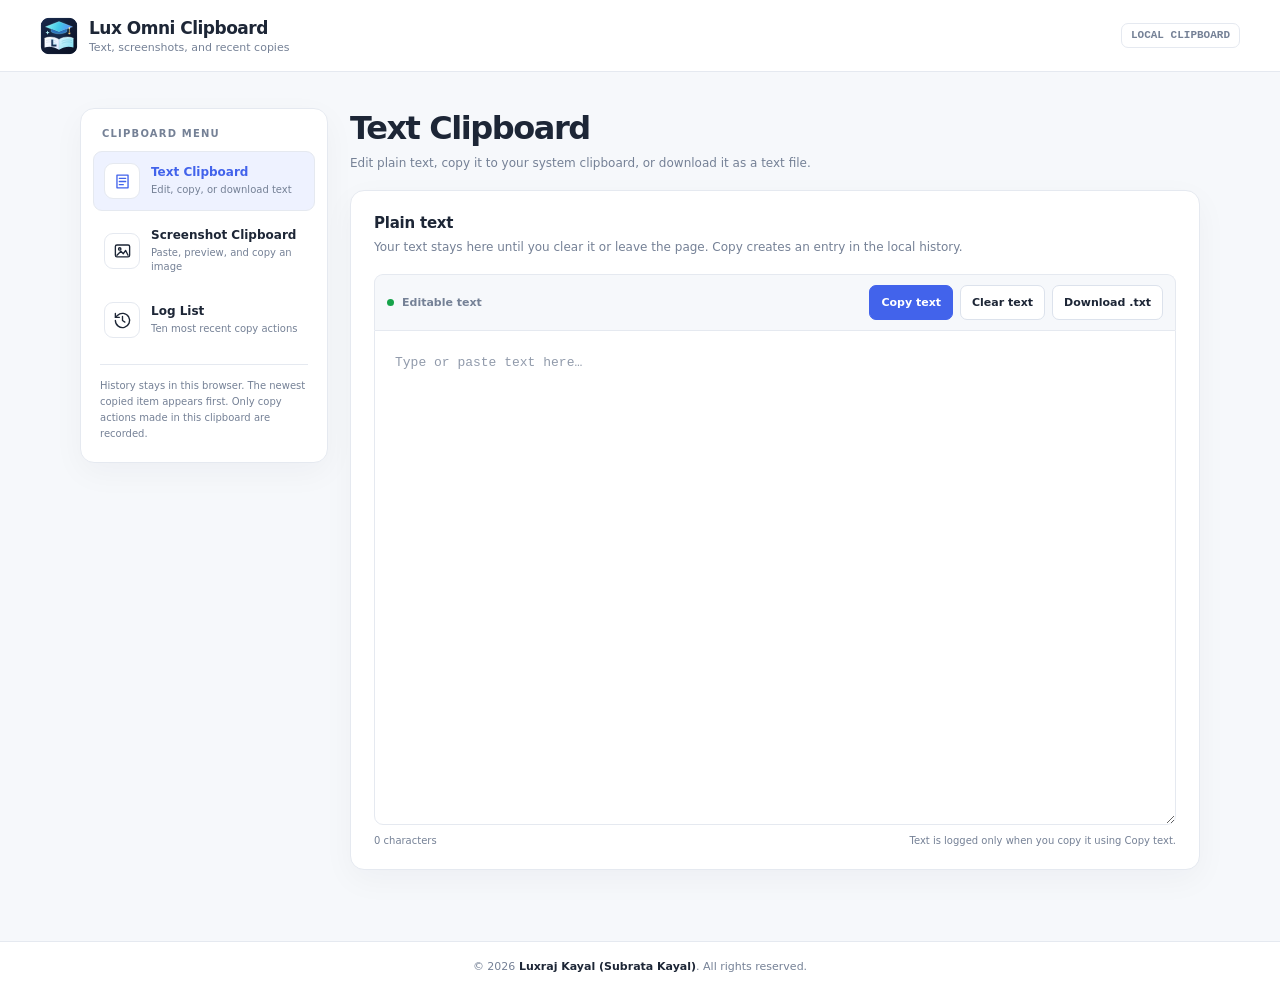
==== commit bf3f0ccf: "Name clipboard history menu Log List" ====
--- a/site/clipboard.html
+++ b/site/clipboard.html
@@ -211,7 +211,7 @@
           <span class="menu-icon" aria-hidden="true">
             <svg viewBox="0 0 24 24"><path d="M3 12a9 9 0 1 0 2.6-6.4L3 8"></path><path d="M3 3v5h5M12 7v5l3 2"></path></svg>
           </span>
-          <span class="menu-text"><strong>Clipboard History</strong><small>Review the ten latest copy actions</small></span>
+          <span class="menu-text"><strong>Log List</strong><small>Ten most recent copy actions</small></span>
         </button>
       </div>
       <p class="menu-rule">History stays in this browser. The newest copied item appears first. Only copy actions made in this clipboard are recorded.</p>
@@ -278,7 +278,7 @@
       <section class="panel" data-panel="history" aria-labelledby="history-panel-title" hidden>
         <div class="panel-header">
           <div>
-            <h2 id="history-panel-title">Clipboard history</h2>
+            <h2 id="history-panel-title">Log List</h2>
             <p class="panel-description">The most recent copy is first. Older entries are removed automatically when the list exceeds ten.</p>
           </div>
         </div>
@@ -339,7 +339,7 @@
         subtitle: "Paste or choose a screenshot, preview it, and copy the image."
       },
       history: {
-        title: "Clipboard History",
+        title: "Log List",
         subtitle: "Review and import your ten most recent text and screenshot copy actions."
       }
     };
@@ -720,7 +720,6 @@
     }
 
     document.addEventListener("paste", handleImagePaste);
-    screenshotDropzone.addEventListener("paste", handleImagePaste);
     screenshotDropzone.addEventListener("dragover", function (event) {
       event.preventDefault();
       screenshotDropzone.classList.add("is-dragging");
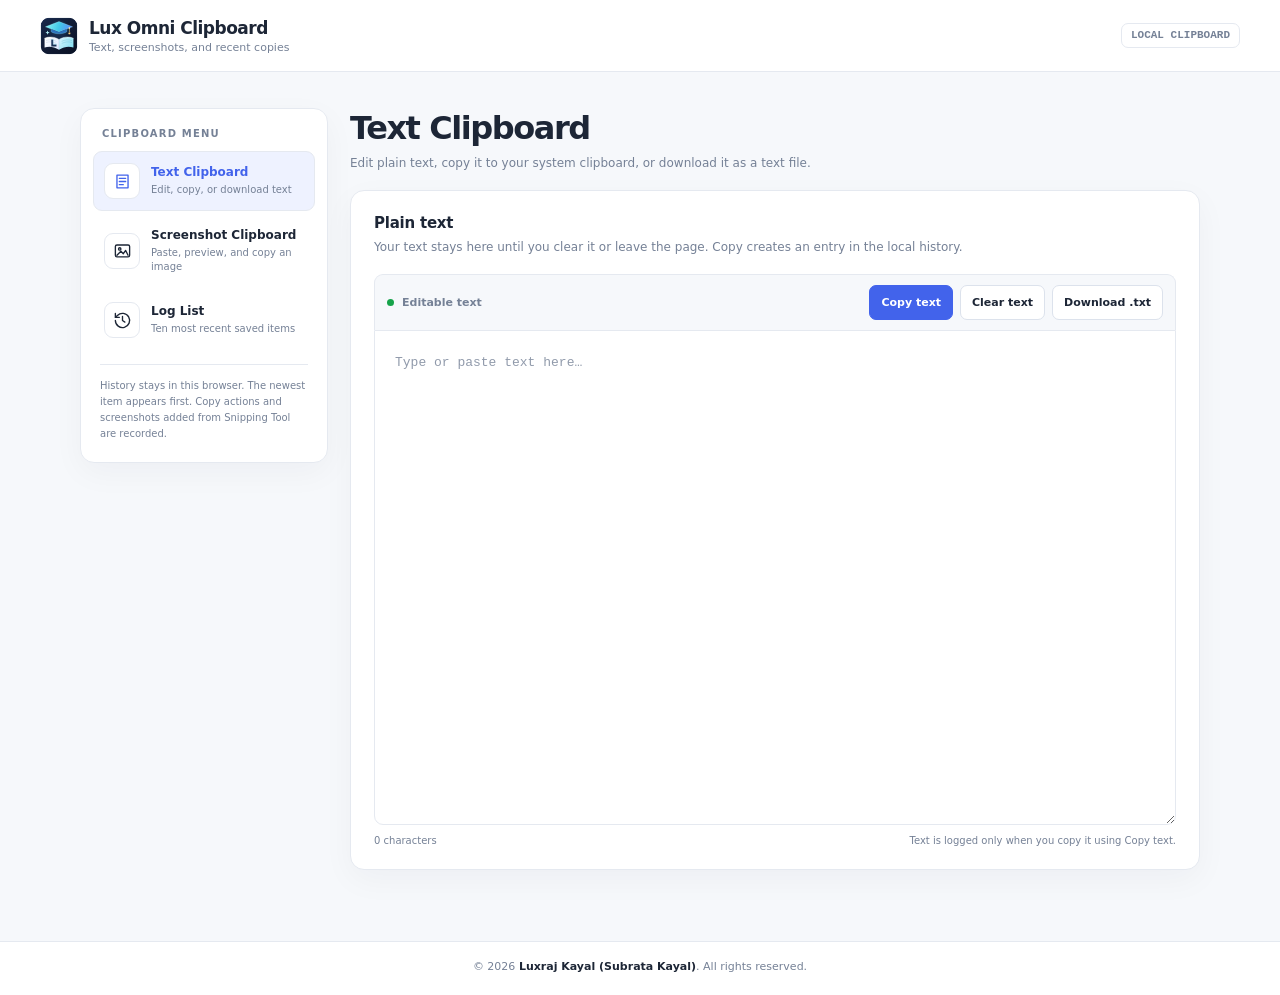
==== commit a8b56025: "Document shared Snipping Tool history" ====
--- a/site/clipboard.html
+++ b/site/clipboard.html
@@ -4,7 +4,7 @@
   <meta charset="utf-8">
   <meta name="viewport" content="width=device-width, initial-scale=1">
   <meta name="theme-color" content="#ffffff">
-  <meta name="description" content="Lux Omni Clipboard for text, screenshots, and a local history of the ten most recent copy actions.">
+  <meta name="description" content="Lux Omni Clipboard for text, screenshots, and a local history of the ten most recent copied or logged items.">
   <link rel="icon" type="image/svg+xml" href="./icons/lux-pdf-viewer-icon.svg">
   <title>Lux Omni Clipboard</title>
   <style>
@@ -211,10 +211,10 @@
           <span class="menu-icon" aria-hidden="true">
             <svg viewBox="0 0 24 24"><path d="M3 12a9 9 0 1 0 2.6-6.4L3 8"></path><path d="M3 3v5h5M12 7v5l3 2"></path></svg>
           </span>
-          <span class="menu-text"><strong>Log List</strong><small>Ten most recent copy actions</small></span>
+          <span class="menu-text"><strong>Log List</strong><small>Ten most recent saved items</small></span>
         </button>
       </div>
-      <p class="menu-rule">History stays in this browser. The newest copied item appears first. Only copy actions made in this clipboard are recorded.</p>
+      <p class="menu-rule">History stays in this browser. The newest item appears first. Copy actions and screenshots added from Snipping Tool are recorded.</p>
     </nav>
 
     <div class="workspace">
@@ -271,7 +271,7 @@
         </div>
         <div class="panel-footer">
           <span id="screenshot-details">No screenshot selected</span>
-          <span>Images are added to history when you copy them.</span>
+          <span>Images copied here or added from Snipping Tool appear in history.</span>
         </div>
       </section>
 
@@ -279,7 +279,7 @@
         <div class="panel-header">
           <div>
             <h2 id="history-panel-title">Log List</h2>
-            <p class="panel-description">The most recent copy is first. Older entries are removed automatically when the list exceeds ten.</p>
+            <p class="panel-description">The newest saved item is first. Older entries are removed automatically when the list exceeds ten.</p>
           </div>
         </div>
         <div class="history-toolbar">
@@ -340,7 +340,7 @@
       },
       history: {
         title: "Log List",
-        subtitle: "Review and import your ten most recent text and screenshot copy actions."
+        subtitle: "Review and import the ten most recent text and screenshot items saved to local history."
       }
     };
 
